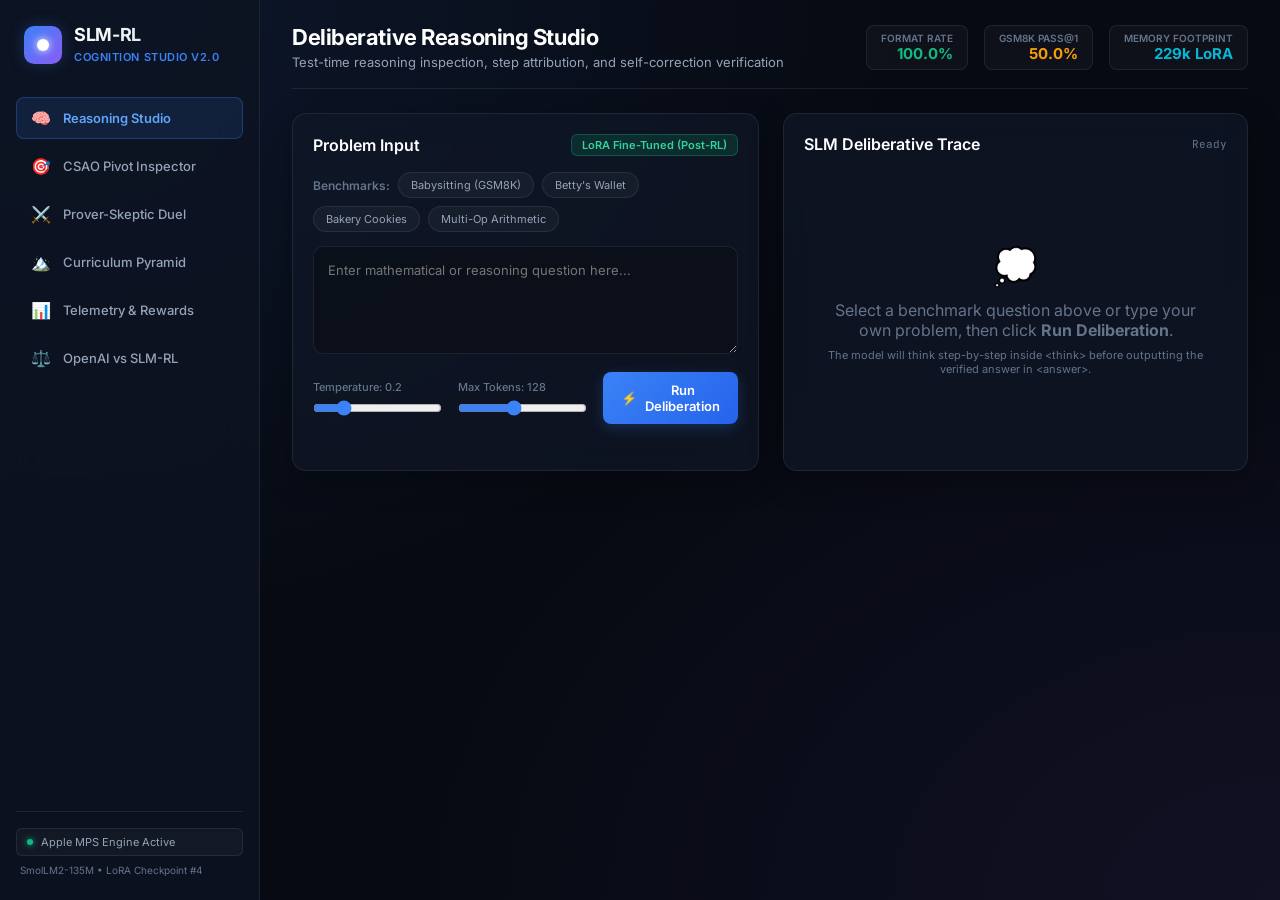
==== studio/index.html @ 2c4ccbba "feat: production SLM Reinforcement Learning framework with Cognition Studio Web App" ====
<!DOCTYPE html>
<html lang="en">
<head>
    <meta charset="UTF-8">
    <meta name="viewport" content="width=device-width, initial-scale=1.0">
    <title>SLM-RL: Cognition Studio & Reasoning Control Center</title>
    <link rel="preconnect" href="https://fonts.googleapis.com">
    <link rel="preconnect" href="https://fonts.gstatic.com" crossorigin>
    <link href="https://fonts.googleapis.com/css2?family=Inter:wght@300;400;500;600;700;800&family=JetBrains+Mono:wght@400;500;600&display=swap" rel="stylesheet">
    <link rel="stylesheet" href="style.css">
</head>
<body>
    <div class="app-layout">
        <!-- Sidebar Navigation -->
        <aside class="sidebar">
            <div class="brand">
                <div class="logo-orb">
                    <span class="pulse-dot"></span>
                </div>
                <div class="brand-text">
                    <h2>SLM-RL</h2>
                    <span class="subtext">Cognition Studio v2.0</span>
                </div>
            </div>

            <nav class="nav-menu">
                <button class="nav-item active" data-tab="playground">
                    <span class="icon">🧠</span>
                    <span>Reasoning Studio</span>
                </button>
                <button class="nav-item" data-tab="csao">
                    <span class="icon">🎯</span>
                    <span>CSAO Pivot Inspector</span>
                </button>
                <button class="nav-item" data-tab="duel">
                    <span class="icon">⚔️</span>
                    <span>Prover-Skeptic Duel</span>
                </button>
                <button class="nav-item" data-tab="curriculum">
                    <span class="icon">🏔️</span>
                    <span>Curriculum Pyramid</span>
                </button>
                <button class="nav-item" data-tab="telemetry">
                    <span class="icon">📊</span>
                    <span>Telemetry & Rewards</span>
                </button>
                <button class="nav-item" data-tab="compare">
                    <span class="icon">⚖️</span>
                    <span>OpenAI vs SLM-RL</span>
                </button>
            </nav>

            <div class="sidebar-footer">
                <div class="device-pill">
                    <span class="status-indicator online"></span>
                    <span id="backend-status">Apple MPS Engine Active</span>
                </div>
                <div class="version-tag">SmolLM2-135M • LoRA Checkpoint #4</div>
            </div>
        </aside>

        <!-- Main Content Area -->
        <main class="main-container">
            <!-- Top Header Bar -->
            <header class="top-bar">
                <div class="bar-title">
                    <h1 id="page-title">Deliberative Reasoning Studio</h1>
                    <p id="page-subtitle">Test-time reasoning inspection, step attribution, and self-correction verification</p>
                </div>
                <div class="bar-actions">
                    <div class="quick-stat">
                        <span class="stat-name">Format Rate</span>
                        <span class="stat-val emerald" id="header-format">100.0%</span>
                    </div>
                    <div class="quick-stat">
                        <span class="stat-name">GSM8K Pass@1</span>
                        <span class="stat-val amber" id="header-acc">50.0%</span>
                    </div>
                    <div class="quick-stat">
                        <span class="stat-name">Memory Footprint</span>
                        <span class="stat-val cyan" id="header-mem">229k LoRA</span>
                    </div>
                </div>
            </header>

            <!-- TAB 1: REASONING PLAYGROUND -->
            <section class="tab-content active" id="tab-playground">
                <div class="grid-playground">
                    <!-- Left: Control & Prompt Input -->
                    <div class="panel glass-card prompt-panel">
                        <div class="panel-header">
                            <h3>Problem Input</h3>
                            <div class="model-badge">LoRA Fine-Tuned (Post-RL)</div>
                        </div>

                        <!-- Preset Buttons -->
                        <div class="preset-pills">
                            <span class="preset-label">Benchmarks:</span>
                            <button class="pill" data-problem="Weng earns $12 an hour for babysitting. Yesterday, she just did 50 minutes of babysitting. How much did she earn?">Babysitting (GSM8K)</button>
                            <button class="pill" data-problem="Betty is saving money for a new wallet which costs $100. Betty has only half of the money she needs. Her parents gave her $15 and grandparents gave twice as much as parents. How much more money does Betty need?">Betty's Wallet</button>
                            <button class="pill" data-problem="A baker made 40 chocolate cookies and 60 vanilla cookies. He sold 30 cookies in the morning and 25 in the afternoon. How many cookies are left?">Bakery Cookies</button>
                            <button class="pill" data-problem="Calculate (18 * 4) - (35 / 5) + 12.">Multi-Op Arithmetic</button>
                        </div>

                        <textarea id="prompt-input" rows="4" placeholder="Enter mathematical or reasoning question here..."></textarea>

                        <div class="controls-row">
                            <div class="control-group">
                                <label for="temp-slider">Temperature: <span id="temp-val">0.2</span></label>
                                <input type="range" id="temp-slider" min="0" max="1" step="0.05" value="0.2">
                            </div>
                            <div class="control-group">
                                <label for="tokens-slider">Max Tokens: <span id="tokens-val">128</span></label>
                                <input type="range" id="tokens-slider" min="32" max="256" step="16" value="128">
                            </div>
                            <button class="btn primary-btn" id="btn-generate">
                                <span class="btn-icon">⚡</span> Run Deliberation
                            </button>
                        </div>
                    </div>

                    <!-- Right: Real-Time Deliberation Output -->
                    <div class="panel glass-card result-panel">
                        <div class="panel-header">
                            <h3>SLM Deliberative Trace</h3>
                            <div id="latency-tag" class="latency-badge">Ready</div>
                        </div>

                        <div class="reasoning-viewer" id="reasoning-viewer">
                            <div class="empty-state">
                                <div class="empty-icon">💭</div>
                                <p>Select a benchmark question above or type your own problem, then click <b>Run Deliberation</b>.</p>
                                <span class="empty-hint">The model will think step-by-step inside <code>&lt;think&gt;</code> before outputting the verified answer in <code>&lt;answer&gt;</code>.</span>
                            </div>
                        </div>
                    </div>
                </div>
            </section>

            <!-- TAB 2: CSAO STEP CREDIT INSPECTOR -->
            <section class="tab-content" id="tab-csao">
                <div class="csao-container">
                    <div class="panel glass-card">
                        <div class="panel-header">
                            <h3>Counterfactual Step-Level Credit Assignment (CSAO)</h3>
                            <span class="badge purple">Surgical Pivot-Error Credit</span>
                        </div>
                        <p class="section-desc">
                            In multi-step reasoning, Small Language Models frequently generate 2 or 3 correct deduction steps before committing a calculation slip. 
                            Instead of penalizing the entire trajectory, CSAO locates the exact <b>pivot step</b> where deduction broke, rewarding preceding valid steps and penalizing only the point of failure.
                        </p>

                        <div class="csao-workbench">
                            <div class="csao-input-col">
                                <label>Reasoning Chain to Analyze:</label>
                                <textarea id="csao-input-text" rows="6"><think>
Step 1: Natalia sold 48 clips in April.
Step 2: In May, she sold half as many clips: 48 / 2 = 24.
Step 3: Altogether she sold 48 + 24 = 82 clips.
Step 4: Therefore Natalia has 82 clips.
</think>
<answer>82</answer></textarea>
                                <div class="csao-controls">
                                    <label>Gamma Discount: <span id="csao-gamma-val">0.9</span></label>
                                    <input type="range" id="csao-gamma" min="0.5" max="0.99" step="0.05" value="0.9">
                                    <button class="btn secondary-btn" id="btn-analyze-csao">Analyze Step Credit</button>
                                </div>
                            </div>

                            <div class="csao-output-col">
                                <label>Step-by-Step Advantage Allocation:</label>
                                <div id="csao-step-results" class="step-card-list">
                                    <!-- Populated dynamically -->
                                </div>
                            </div>
                        </div>
                    </div>
                </div>
            </section>

            <!-- TAB 3: PROVER-SKEPTIC DUEL ARENA -->
            <section class="tab-content" id="tab-duel">
                <div class="duel-container">
                    <div class="panel glass-card">
                        <div class="panel-header">
                            <h3>Prover-Skeptic Autonomous Self-Play Arena</h3>
                            <span class="badge gold">Zero-Teacher Game Matrix</span>
                        </div>
                        <p class="section-desc">
                            Two roles extracted from the same base SLM engage in an adversarial verification duel: 
                            the <b>Prover</b> constructs a step-by-step mathematical proof, while the <b>Skeptic</b> rigorously checks for calculation errors or logical fallacies.
                        </p>

                        <div class="duel-arena-layout">
                            <div class="agent-card prover-card">
                                <div class="agent-header">
                                    <span class="agent-avatar">🛡️</span>
                                    <div>
                                        <h4>Prover SLM</h4>
                                        <span class="agent-role">Proof Constructor</span>
                                    </div>
                                    <span class="payoff-badge" id="prover-payoff">+0.0</span>
                                </div>
                                <div class="agent-bubble" id="prover-bubble">
                                    Awaiting problem submission...
                                </div>
                            </div>

                            <div class="duel-vs-divider">
                                <div class="vs-circle">VS</div>
                                <button class="btn accent-btn" id="btn-trigger-duel">⚔️ Start Duel Round</button>
                                <div class="outcome-tag" id="duel-outcome-tag">Status: Idle</div>
                            </div>

                            <div class="agent-card skeptic-card">
                                <div class="agent-header">
                                    <span class="agent-avatar">🔍</span>
                                    <div>
                                        <h4>Skeptic SLM</h4>
                                        <span class="agent-role">Adversarial Verifier</span>
                                    </div>
                                    <span class="payoff-badge" id="skeptic-payoff">+0.0</span>
                                </div>
                                <div class="agent-bubble" id="skeptic-bubble">
                                    Awaiting Prover solution to critique...
                                </div>
                            </div>
                        </div>
                    </div>
                </div>
            </section>

            <!-- TAB 4: CURRICULUM MASTERY PYRAMID -->
            <section class="tab-content" id="tab-curriculum">
                <div class="curriculum-container">
                    <div class="panel glass-card">
                        <div class="panel-header">
                            <h3>Dynamic 5-Tier Reasoning Curriculum</h3>
                            <span class="badge cyan">Auto-Adapting Difficulty</span>
                        </div>
                        <p class="section-desc">
                            The environment continuously tracks the agent's rolling pass rate. When accuracy crosses 75%, it promotes the agent to higher cognitive tiers, preventing exploration collapse.
                        </p>

                        <div class="pyramid-view">
                            <div class="tier-level tier-5" data-tier="5">
                                <div class="tier-number">Tier 5</div>
                                <div class="tier-info">
                                    <h4>Full GSM8K Multi-Step Word Problems</h4>
                                    <span>Rate: 50.0% • Threshold: 75%</span>
                                </div>
                                <span class="tier-status in-progress">In Training</span>
                            </div>
                            <div class="tier-level tier-4 active-tier" data-tier="4">
                                <div class="tier-number">Tier 4</div>
                                <div class="tier-info">
                                    <h4>Mixed Operations & Division Reasoning</h4>
                                    <span>Rate: 85.0% • Promoted!</span>
                                </div>
                                <span class="tier-status mastered">Mastered ✓</span>
                            </div>
                            <div class="tier-level tier-3" data-tier="3">
                                <div class="tier-number">Tier 3</div>
                                <div class="tier-info">
                                    <h4>Multiplicative Chains with Parentheses</h4>
                                    <span>Rate: 92.0% • Promoted!</span>
                                </div>
                                <span class="tier-status mastered">Mastered ✓</span>
                            </div>
                            <div class="tier-level tier-2" data-tier="2">
                                <div class="tier-number">Tier 2</div>
                                <div class="tier-info">
                                    <h4>Two-Step Sequential Arithmetic</h4>
                                    <span>Rate: 98.0% • Promoted!</span>
                                </div>
                                <span class="tier-status mastered">Mastered ✓</span>
                            </div>
                            <div class="tier-level tier-1" data-tier="1">
                                <div class="tier-number">Tier 1</div>
                                <div class="tier-info">
                                    <h4>Single-Step Addition & Subtraction</h4>
                                    <span>Rate: 100.0% • Baseline</span>
                                </div>
                                <span class="tier-status mastered">Mastered ✓</span>
                            </div>
                        </div>
                    </div>
                </div>
            </section>

            <!-- TAB 5: TELEMETRY & REWARD SIMULATOR -->
            <section class="tab-content" id="tab-telemetry">
                <div class="telemetry-grid">
                    <div class="panel glass-card stat-chart-card">
                        <div class="panel-header">
                            <h3>Live Training Curves</h3>
                            <span class="badge emerald">Apple MPS Metal Telemetry</span>
                        </div>
                        <div class="svg-chart-container" id="svg-chart-box">
                            <!-- Rendered dynamic SVG -->
                        </div>
                    </div>

                    <div class="panel glass-card reward-sim-card">
                        <div class="panel-header">
                            <h3>Composite Verifiable Reward Simulator</h3>
                        </div>
                        <div class="reward-sliders">
                            <div class="slider-row">
                                <label>Mathematical Correctness: <span id="r-math-w">0.40</span></label>
                                <input type="range" class="r-slider" id="sl-math" min="0" max="1" step="0.05" value="0.4">
                            </div>
                            <div class="slider-row">
                                <label>Reasoning Format Compliance: <span id="r-fmt-w">0.30</span></label>
                                <input type="range" class="r-slider" id="sl-fmt" min="0" max="1" step="0.05" value="0.3">
                            </div>
                            <div class="slider-row">
                                <label>'Aha!' Self-Correction Bonus: <span id="r-aha-w">0.15</span></label>
                                <input type="range" class="r-slider" id="sl-aha" min="0" max="0.5" step="0.05" value="0.15">
                            </div>
                            <div class="slider-row">
                                <label>Complexity-Calibrated Compute: <span id="r-comp-w">0.15</span></label>
                                <input type="range" class="r-slider" id="sl-comp" min="0" max="0.5" step="0.05" value="0.15">
                            </div>
                        </div>
                        <div class="sim-output-box">
                            <div class="sim-score-label">Simulated Verification Score:</div>
                            <div class="sim-score-value" id="sim-score-display">+0.850</div>
                        </div>
                    </div>
                </div>
            </section>

            <!-- TAB 6: OPENAI VS OUR SLM-RL -->
            <section class="tab-content" id="tab-compare">
                <div class="compare-container">
                    <div class="panel glass-card">
                        <div class="panel-header">
                            <h3>Architectural Comparator: OpenAI RL vs. Our Frontier SLM-RL</h3>
                            <span class="badge blue">Hardware & Algorithm Benchmark</span>
                        </div>

                        <div class="comparison-table-wrapper">
                            <table class="styled-table">
                                <thead>
                                    <tr>
                                        <th>Key Pillar</th>
                                        <th>OpenAI RLHF / PPO Baseline</th>
                                        <th>Our Frontier SLM-RL System</th>
                                        <th>Architectural Advantage</th>
                                    </tr>
                                </thead>
                                <tbody>
                                    <tr>
                                        <td><b>Optimization Algorithm</b></td>
                                        <td>PPO (Actor-Critic dual networks)</td>
                                        <td>Critic-Free GRPO / Online DPO</td>
                                        <td><span class="pill-win">Eliminates 2nd Network</span></td>
                                    </tr>
                                    <tr>
                                        <td><b>Reference Model Memory</b></td>
                                        <td>100% parameter memory overhead (full copy)</td>
                                        <td>0% parameter memory overhead (LoRA adapter toggle)</td>
                                        <td><span class="pill-win">0 extra parameter RAM</span></td>
                                    </tr>
                                    <tr>
                                        <td><b>Credit Assignment</b></td>
                                        <td>Scalar Trajectory GAE</td>
                                        <td>Counterfactual Pivot-Step (CSAO)</td>
                                        <td><span class="pill-win">Protects Valid Reasoning</span></td>
                                    </tr>
                                    <tr>
                                        <td><b>Test-Time Deliberation</b></td>
                                        <td>Unconstrained Token Loop</td>
                                        <td>Phase-Gated Entropy & Calibrated Compute</td>
                                        <td><span class="pill-win">Zero Over/Underthinking</span></td>
                                    </tr>
                                    <tr>
                                        <td><b>Supervision Strategy</b></td>
                                        <td>Learned Neural Reward Model</td>
                                        <td>Verifiable Symbolic & Math Rules</td>
                                        <td><span class="pill-win">Immune to Reward Hacking</span></td>
                                    </tr>
                                    <tr>
                                        <td><b>Hardware Target</b></td>
                                        <td>Clusters of 80GB H100s</td>
                                        <td>8GB Apple Silicon Unified Memory (MPS)</td>
                                        <td><span class="pill-win">Runs Directly on Laptop</span></td>
                                    </tr>
                                </tbody>
                            </table>
                        </div>
                    </div>
                </div>
            </section>
        </main>
    </div>

    <script src="app.js"></script>
</body>
</html>
---- studio/style.css ----
:root {
    --bg-primary: #070a12;
    --bg-secondary: #0d1322;
    --card-bg: rgba(17, 24, 39, 0.7);
    --card-border: rgba(255, 255, 255, 0.08);
    --card-border-glow: rgba(59, 130, 246, 0.3);
    
    --accent: #3b82f6;
    --accent-glow: rgba(59, 130, 246, 0.25);
    --purple: #8b5cf6;
    --purple-glow: rgba(139, 92, 246, 0.25);
    --emerald: #10b981;
    --emerald-glow: rgba(16, 185, 129, 0.2);
    --amber: #f59e0b;
    --cyan: #06b6d4;
    --rose: #f43f5e;
    
    --text-primary: #f8fafc;
    --text-secondary: #94a3b8;
    --text-muted: #64748b;
    
    --font-main: 'Inter', -apple-system, BlinkMacSystemFont, sans-serif;
    --font-mono: 'JetBrains Mono', monospace;
}

* {
    margin: 0;
    padding: 0;
    box-sizing: border-box;
    font-family: var(--font-main);
}

body {
    background-color: var(--bg-primary);
    background-image: 
        radial-gradient(at 0% 0%, rgba(59, 130, 246, 0.12) 0px, transparent 50%),
        radial-gradient(at 100% 100%, rgba(139, 92, 246, 0.08) 0px, transparent 50%);
    color: var(--text-primary);
    min-height: 100vh;
    overflow-x: hidden;
}

/* App Layout */
.app-layout {
    display: flex;
    min-height: 100vh;
}

/* Sidebar */
.sidebar {
    width: 260px;
    background: rgba(13, 19, 34, 0.85);
    backdrop-filter: blur(20px);
    border-right: 1px solid var(--card-border);
    display: flex;
    flex-direction: column;
    padding: 24px 16px;
    flex-shrink: 0;
}

.brand {
    display: flex;
    align-items: center;
    gap: 12px;
    margin-bottom: 32px;
    padding-left: 8px;
}

.logo-orb {
    width: 38px;
    height: 38px;
    border-radius: 10px;
    background: linear-gradient(135deg, #3b82f6, #8b5cf6);
    display: flex;
    align-items: center;
    justify-content: center;
    box-shadow: 0 0 16px var(--accent-glow);
}

.pulse-dot {
    width: 12px;
    height: 12px;
    border-radius: 50%;
    background: #fff;
    box-shadow: 0 0 8px #fff;
    animation: pulse 2s infinite;
}

@keyframes pulse {
    0%, 100% { opacity: 1; transform: scale(1); }
    50% { opacity: 0.6; transform: scale(0.85); }
}

.brand-text h2 {
    font-size: 18px;
    font-weight: 700;
    letter-spacing: -0.02em;
    background: linear-gradient(135deg, #fff, #cbd5e1);
    -webkit-background-clip: text;
    -webkit-text-fill-color: transparent;
}

.brand-text .subtext {
    font-size: 11px;
    color: var(--accent);
    font-weight: 600;
    text-transform: uppercase;
    letter-spacing: 0.05em;
}

/* Nav Menu */
.nav-menu {
    display: flex;
    flex-direction: column;
    gap: 6px;
    flex-grow: 1;
}

.nav-item {
    display: flex;
    align-items: center;
    gap: 12px;
    padding: 10px 14px;
    border-radius: 8px;
    background: transparent;
    border: 1px solid transparent;
    color: var(--text-secondary);
    font-size: 13px;
    font-weight: 500;
    cursor: pointer;
    transition: all 0.2s ease;
    text-align: left;
}

.nav-item:hover {
    background: rgba(255, 255, 255, 0.04);
    color: var(--text-primary);
}

.nav-item.active {
    background: rgba(59, 130, 246, 0.12);
    border-color: rgba(59, 130, 246, 0.3);
    color: #60a5fa;
    font-weight: 600;
}

.nav-item .icon {
    font-size: 16px;
}

.sidebar-footer {
    border-top: 1px solid var(--card-border);
    padding-top: 16px;
}

.device-pill {
    display: flex;
    align-items: center;
    gap: 8px;
    font-size: 11px;
    color: var(--text-secondary);
    background: rgba(255, 255, 255, 0.03);
    padding: 6px 10px;
    border-radius: 6px;
    border: 1px solid var(--card-border);
}

.status-indicator {
    width: 6px;
    height: 6px;
    border-radius: 50%;
}

.status-indicator.online {
    background: var(--emerald);
    box-shadow: 0 0 6px var(--emerald);
}

.version-tag {
    font-size: 10px;
    color: var(--text-muted);
    margin-top: 8px;
    padding-left: 4px;
}

/* Main Container */
.main-container {
    flex-grow: 1;
    display: flex;
    flex-direction: column;
    height: 100vh;
    overflow-y: auto;
    padding: 24px 32px;
}

/* Top Header Bar */
.top-bar {
    display: flex;
    justify-content: space-between;
    align-items: center;
    margin-bottom: 24px;
    border-bottom: 1px solid var(--card-border);
    padding-bottom: 18px;
}

.bar-title h1 {
    font-size: 22px;
    font-weight: 700;
    letter-spacing: -0.02em;
    color: #fff;
}

.bar-title p {
    font-size: 13px;
    color: var(--text-secondary);
    margin-top: 4px;
}

.bar-actions {
    display: flex;
    gap: 16px;
}

.quick-stat {
    background: rgba(255, 255, 255, 0.03);
    border: 1px solid var(--card-border);
    border-radius: 8px;
    padding: 6px 14px;
    display: flex;
    flex-direction: column;
    align-items: flex-end;
}

.quick-stat .stat-name {
    font-size: 10px;
    text-transform: uppercase;
    color: var(--text-muted);
    font-weight: 600;
}

.quick-stat .stat-val {
    font-size: 15px;
    font-weight: 700;
}

.stat-val.emerald { color: var(--emerald); }
.stat-val.amber { color: var(--amber); }
.stat-val.cyan { color: var(--cyan); }

/* Glass Cards */
.glass-card {
    background: var(--card-bg);
    backdrop-filter: blur(16px);
    border: 1px solid var(--card-border);
    border-radius: 14px;
    padding: 20px;
    box-shadow: 0 8px 32px rgba(0, 0, 0, 0.3);
}

.panel-header {
    display: flex;
    justify-content: space-between;
    align-items: center;
    margin-bottom: 16px;
}

.panel-header h3 {
    font-size: 16px;
    font-weight: 600;
    color: #fff;
}

/* Badges */
.badge {
    padding: 3px 10px;
    border-radius: 9999px;
    font-size: 11px;
    font-weight: 600;
}

.badge.purple { background: var(--purple-glow); color: #c084fc; border: 1px solid rgba(139, 92, 246, 0.3); }
.badge.gold { background: rgba(245, 158, 11, 0.15); color: #fbbf24; border: 1px solid rgba(245, 158, 11, 0.3); }
.badge.cyan { background: rgba(6, 182, 212, 0.15); color: #22d3ee; border: 1px solid rgba(6, 182, 212, 0.3); }
.badge.emerald { background: var(--emerald-glow); color: #34d399; border: 1px solid rgba(16, 185, 129, 0.3); }
.badge.blue { background: var(--accent-glow); color: #60a5fa; border: 1px solid rgba(59, 130, 246, 0.3); }

/* Tab Content Visibility */
.tab-content {
    display: none;
    animation: fadeIn 0.25s ease;
}

.tab-content.active {
    display: block;
}

@keyframes fadeIn {
    from { opacity: 0; transform: translateY(4px); }
    to { opacity: 1; transform: translateY(0); }
}

/* Section descriptions */
.section-desc {
    font-size: 13px;
    color: var(--text-secondary);
    line-height: 1.6;
    margin-bottom: 20px;
    max-width: 850px;
}

/* TAB 1: PLAYGROUND */
.grid-playground {
    display: grid;
    grid-template-columns: 1fr 1fr;
    gap: 24px;
}

.model-badge {
    font-size: 11px;
    background: rgba(16, 185, 129, 0.15);
    color: #34d399;
    padding: 3px 10px;
    border-radius: 6px;
    border: 1px solid rgba(16, 185, 129, 0.3);
    font-weight: 600;
}

.preset-pills {
    display: flex;
    flex-wrap: wrap;
    align-items: center;
    gap: 8px;
    margin-bottom: 14px;
}

.preset-label {
    font-size: 12px;
    color: var(--text-muted);
    font-weight: 600;
}

.pill {
    background: rgba(255, 255, 255, 0.04);
    border: 1px solid var(--card-border);
    color: var(--text-secondary);
    padding: 5px 12px;
    border-radius: 9999px;
    font-size: 11px;
    cursor: pointer;
    transition: all 0.2s ease;
}

.pill:hover {
    background: rgba(59, 130, 246, 0.15);
    color: #93c5fd;
    border-color: rgba(59, 130, 246, 0.4);
}

textarea {
    width: 100%;
    background: rgba(10, 15, 26, 0.8);
    border: 1px solid var(--card-border);
    border-radius: 10px;
    color: var(--text-primary);
    padding: 14px;
    font-size: 13px;
    line-height: 1.5;
    resize: vertical;
    outline: none;
    transition: border-color 0.2s;
}

textarea:focus {
    border-color: var(--accent);
}

.controls-row {
    display: flex;
    justify-content: space-between;
    align-items: center;
    margin-top: 14px;
    gap: 16px;
}

.control-group {
    display: flex;
    flex-direction: column;
    gap: 6px;
    flex-grow: 1;
}

.control-group label {
    font-size: 11px;
    color: var(--text-muted);
    font-weight: 500;
}

input[type="range"] {
    accent-color: var(--accent);
}

.btn {
    padding: 10px 18px;
    border-radius: 8px;
    font-size: 13px;
    font-weight: 600;
    cursor: pointer;
    border: none;
    transition: all 0.2s ease;
    display: inline-flex;
    align-items: center;
    gap: 8px;
}

.primary-btn {
    background: linear-gradient(135deg, #3b82f6, #2563eb);
    color: #fff;
    box-shadow: 0 4px 14px var(--accent-glow);
}

.primary-btn:hover {
    transform: translateY(-1px);
    box-shadow: 0 6px 20px rgba(59, 130, 246, 0.4);
}

.secondary-btn {
    background: rgba(139, 92, 246, 0.2);
    border: 1px solid rgba(139, 92, 246, 0.4);
    color: #c084fc;
}

.secondary-btn:hover {
    background: rgba(139, 92, 246, 0.3);
}

.accent-btn {
    background: linear-gradient(135deg, #f59e0b, #d97706);
    color: #fff;
}

.latency-badge {
    font-size: 11px;
    color: var(--text-muted);
    font-family: var(--font-mono);
}

/* Reasoning Viewer */
.reasoning-viewer {
    min-height: 280px;
    display: flex;
    flex-direction: column;
    gap: 14px;
}

.empty-state {
    display: flex;
    flex-direction: column;
    align-items: center;
    justify-content: center;
    height: 280px;
    color: var(--text-muted);
    text-align: center;
    padding: 24px;
}

.empty-icon {
    font-size: 36px;
    margin-bottom: 12px;
}

.empty-hint {
    font-size: 11px;
    margin-top: 8px;
}

.think-card {
    background: rgba(11, 17, 32, 0.9);
    border-left: 3px solid var(--purple);
    border-radius: 8px;
    padding: 16px;
    font-family: var(--font-mono);
    font-size: 12px;
    line-height: 1.6;
    color: #cbd5e1;
}

.think-card-title {
    color: #c084fc;
    font-weight: 600;
    font-size: 11px;
    text-transform: uppercase;
    letter-spacing: 0.05em;
    margin-bottom: 8px;
    display: flex;
    justify-content: space-between;
}

.answer-card {
    background: rgba(16, 185, 129, 0.1);
    border: 1px solid rgba(16, 185, 129, 0.3);
    border-radius: 8px;
    padding: 14px 18px;
    display: flex;
    align-items: center;
    justify-content: space-between;
}

.answer-card .ans-label {
    font-size: 12px;
    font-weight: 600;
    color: #34d399;
    text-transform: uppercase;
}

.answer-card .ans-value {
    font-size: 20px;
    font-weight: 800;
    color: #fff;
    font-family: var(--font-mono);
}

/* TAB 2: CSAO Workbench */
.csao-workbench {
    display: grid;
    grid-template-columns: 1.2fr 1fr;
    gap: 24px;
}

.csao-input-col {
    display: flex;
    flex-direction: column;
    gap: 12px;
}

.csao-controls {
    display: flex;
    align-items: center;
    gap: 16px;
    margin-top: 8px;
}

.csao-output-col {
    display: flex;
    flex-direction: column;
    gap: 10px;
}

.step-card-list {
    display: flex;
    flex-direction: column;
    gap: 10px;
}

.step-card {
    padding: 12px 14px;
    border-radius: 8px;
    background: rgba(10, 15, 26, 0.7);
    border: 1px solid var(--card-border);
    display: flex;
    justify-content: space-between;
    align-items: center;
    font-size: 12px;
}

.step-card.valid {
    border-left: 4px solid var(--emerald);
}

.step-card.pivot {
    border-left: 4px solid var(--rose);
    background: rgba(244, 63, 94, 0.1);
    box-shadow: 0 0 12px rgba(244, 63, 94, 0.2);
}

.step-card.downstream {
    border-left: 4px solid var(--text-muted);
    opacity: 0.7;
}

.step-adv-badge {
    padding: 3px 8px;
    border-radius: 6px;
    font-weight: 700;
    font-family: var(--font-mono);
    font-size: 11px;
}

.step-adv-badge.pos { background: rgba(16, 185, 129, 0.2); color: #34d399; }
.step-adv-badge.neg { background: rgba(244, 63, 94, 0.2); color: #fb7185; }

/* TAB 3: DUEL ARENA */
.duel-arena-layout {
    display: grid;
    grid-template-columns: 1fr auto 1fr;
    gap: 20px;
    align-items: center;
    margin-top: 16px;
}

.agent-card {
    background: rgba(10, 15, 26, 0.85);
    border: 1px solid var(--card-border);
    border-radius: 12px;
    padding: 18px;
    display: flex;
    flex-direction: column;
    gap: 12px;
    min-height: 240px;
}

.agent-header {
    display: flex;
    align-items: center;
    gap: 10px;
}

.agent-avatar {
    font-size: 24px;
}

.agent-header h4 {
    font-size: 14px;
    font-weight: 700;
}

.agent-role {
    font-size: 11px;
    color: var(--text-muted);
}

.payoff-badge {
    margin-left: auto;
    font-family: var(--font-mono);
    font-size: 12px;
    font-weight: 700;
    padding: 3px 8px;
    border-radius: 6px;
    background: rgba(255, 255, 255, 0.05);
}

.agent-bubble {
    background: rgba(255, 255, 255, 0.03);
    border-radius: 8px;
    padding: 12px;
    font-size: 12px;
    line-height: 1.5;
    flex-grow: 1;
    color: #cbd5e1;
}

.duel-vs-divider {
    display: flex;
    flex-direction: column;
    align-items: center;
    gap: 12px;
}

.vs-circle {
    width: 44px;
    height: 44px;
    border-radius: 50%;
    background: linear-gradient(135deg, #f59e0b, #ef4444);
    display: flex;
    align-items: center;
    justify-content: center;
    font-weight: 800;
    font-size: 13px;
    color: #fff;
    box-shadow: 0 0 16px rgba(245, 158, 11, 0.4);
}

.outcome-tag {
    font-size: 11px;
    font-weight: 600;
    color: var(--text-muted);
}

/* TAB 4: CURRICULUM PYRAMID */
.pyramid-view {
    display: flex;
    flex-direction: column;
    gap: 12px;
    max-width: 680px;
    margin: 20px auto 0;
}

.tier-level {
    border-radius: 10px;
    padding: 14px 20px;
    display: flex;
    align-items: center;
    gap: 16px;
    background: rgba(255, 255, 255, 0.03);
    border: 1px solid var(--card-border);
    transition: all 0.2s ease;
}

.tier-level.active-tier {
    background: rgba(6, 182, 212, 0.1);
    border-color: rgba(6, 182, 212, 0.4);
    box-shadow: 0 0 18px rgba(6, 182, 212, 0.15);
}

.tier-number {
    font-weight: 800;
    font-size: 13px;
    color: var(--cyan);
    font-family: var(--font-mono);
}

.tier-info h4 {
    font-size: 14px;
    font-weight: 600;
}

.tier-info span {
    font-size: 11px;
    color: var(--text-muted);
}

.tier-status {
    margin-left: auto;
    font-size: 11px;
    font-weight: 700;
    padding: 3px 10px;
    border-radius: 9999px;
}

.tier-status.mastered { background: rgba(16, 185, 129, 0.2); color: #34d399; }
.tier-status.in-progress { background: rgba(245, 158, 11, 0.2); color: #fbbf24; }

/* TAB 5: TELEMETRY & REWARD SIM */
.telemetry-grid {
    display: grid;
    grid-template-columns: 1.2fr 1fr;
    gap: 24px;
}

.svg-chart-container {
    height: 260px;
    display: flex;
    align-items: center;
    justify-content: center;
}

.reward-sliders {
    display: flex;
    flex-direction: column;
    gap: 14px;
    margin-top: 12px;
}

.slider-row {
    display: flex;
    flex-direction: column;
    gap: 6px;
}

.slider-row label {
    font-size: 12px;
    color: var(--text-secondary);
    display: flex;
    justify-content: space-between;
}

.sim-output-box {
    margin-top: 20px;
    padding: 16px;
    background: rgba(10, 15, 26, 0.8);
    border-radius: 8px;
    border: 1px solid var(--card-border);
    display: flex;
    align-items: center;
    justify-content: space-between;
}

.sim-score-value {
    font-size: 24px;
    font-weight: 800;
    font-family: var(--font-mono);
    color: var(--emerald);
}

/* TAB 6: COMPARATOR TABLE */
.styled-table {
    width: 100%;
    border-collapse: collapse;
    margin-top: 12px;
    font-size: 13px;
}

.styled-table th {
    text-align: left;
    padding: 12px 16px;
    background: rgba(255, 255, 255, 0.03);
    color: var(--text-muted);
    font-size: 11px;
    text-transform: uppercase;
    letter-spacing: 0.05em;
    border-bottom: 1px solid var(--card-border);
}

.styled-table td {
    padding: 14px 16px;
    border-bottom: 1px solid var(--card-border);
    line-height: 1.5;
}

.pill-win {
    background: rgba(16, 185, 129, 0.15);
    color: #34d399;
    border: 1px solid rgba(16, 185, 129, 0.3);
    padding: 3px 8px;
    border-radius: 6px;
    font-weight: 600;
    font-size: 11px;
}

/* Trace Boxes & Dynamic Output Styles */
.output-wrapper {
    display: flex;
    flex-direction: column;
    gap: 14px;
    animation: fadeIn 0.3s ease;
}

@keyframes fadeIn {
    from { opacity: 0; transform: translateY(6px); }
    to { opacity: 1; transform: translateY(0); }
}

.output-header-bar {
    display: flex;
    justify-content: space-between;
    align-items: center;
    padding-bottom: 8px;
    border-bottom: 1px solid var(--card-border);
}

.badges-row {
    display: flex;
    gap: 8px;
    align-items: center;
}

.stats-strip {
    font-size: 11px;
    color: var(--text-muted);
    display: flex;
    gap: 6px;
}

.trace-box {
    border-radius: 10px;
    padding: 14px 16px;
    font-size: 12px;
    line-height: 1.6;
}

.think-box {
    background: rgba(11, 17, 32, 0.95);
    border-left: 3px solid var(--purple);
    border: 1px solid rgba(139, 92, 246, 0.25);
    color: #cbd5e1;
    font-family: var(--font-mono);
}

.trace-box-title {
    font-weight: 600;
    font-size: 11px;
    text-transform: uppercase;
    letter-spacing: 0.05em;
    margin-bottom: 8px;
    color: #c084fc;
}

.answer-box {
    background: rgba(16, 185, 129, 0.08);
    border: 1px solid rgba(16, 185, 129, 0.3);
}

.answer-box .trace-box-title {
    color: #34d399;
}

.answer-content-large {
    font-size: 22px;
    font-weight: 800;
    color: #fff;
    font-family: var(--font-mono);
    letter-spacing: -0.02em;
}

/* CSAO Step Cards */
.csao-summary-card {
    display: flex;
    align-items: center;
    gap: 12px;
    padding: 12px 16px;
    border-radius: 8px;
    margin-bottom: 8px;
    font-size: 12px;
    font-weight: 500;
}

.csao-summary-card.pivot-found {
    background: rgba(244, 63, 94, 0.12);
    border: 1px solid rgba(244, 63, 94, 0.3);
    color: #fda4af;
}

.csao-summary-card.all-sound {
    background: rgba(16, 185, 129, 0.12);
    border: 1px solid rgba(16, 185, 129, 0.3);
    color: #6ee7b7;
}

.step-card {
    background: rgba(10, 15, 26, 0.7);
    border: 1px solid var(--card-border);
    border-radius: 8px;
    padding: 12px 14px;
    display: flex;
    flex-direction: column;
    gap: 6px;
    transition: all 0.2s ease;
}

.step-card.step-valid {
    border-left: 4px solid var(--emerald);
}

.step-card.step-pivot {
    border-left: 4px solid var(--rose);
    background: rgba(244, 63, 94, 0.08);
    box-shadow: 0 0 16px rgba(244, 63, 94, 0.2);
}

.step-card.step-downstream {
    border-left: 4px solid var(--text-muted);
    opacity: 0.75;
}

.step-card-header {
    display: flex;
    justify-content: space-between;
    align-items: center;
}

.step-badge-num {
    font-family: var(--font-mono);
    font-size: 11px;
    font-weight: 700;
    color: var(--cyan);
}

.step-card-body {
    font-family: var(--font-mono);
    font-size: 12px;
    color: #e2e8f0;
}

.step-card-footer {
    font-size: 11px;
    color: var(--text-muted);
}

/* Spinner & Pulse */
.spinner {
    display: inline-block;
    width: 14px;
    height: 14px;
    border: 2px solid rgba(255,255,255,0.3);
    border-radius: 50%;
    border-top-color: #fff;
    animation: spin 0.8s linear infinite;
}

@keyframes spin {
    to { transform: rotate(360deg); }
}

.loading-state {
    display: flex;
    flex-direction: column;
    align-items: center;
    justify-content: center;
    height: 240px;
    gap: 10px;
}

.deliberation-pulse {
    width: 42px;
    height: 42px;
    border-radius: 50%;
    background: linear-gradient(135deg, var(--accent), var(--purple));
    animation: pulseGlow 1.5s infinite;
}

@keyframes pulseGlow {
    0%, 100% { transform: scale(1); box-shadow: 0 0 10px rgba(59, 130, 246, 0.4); }
    50% { transform: scale(1.15); box-shadow: 0 0 25px rgba(139, 92, 246, 0.8); }
}
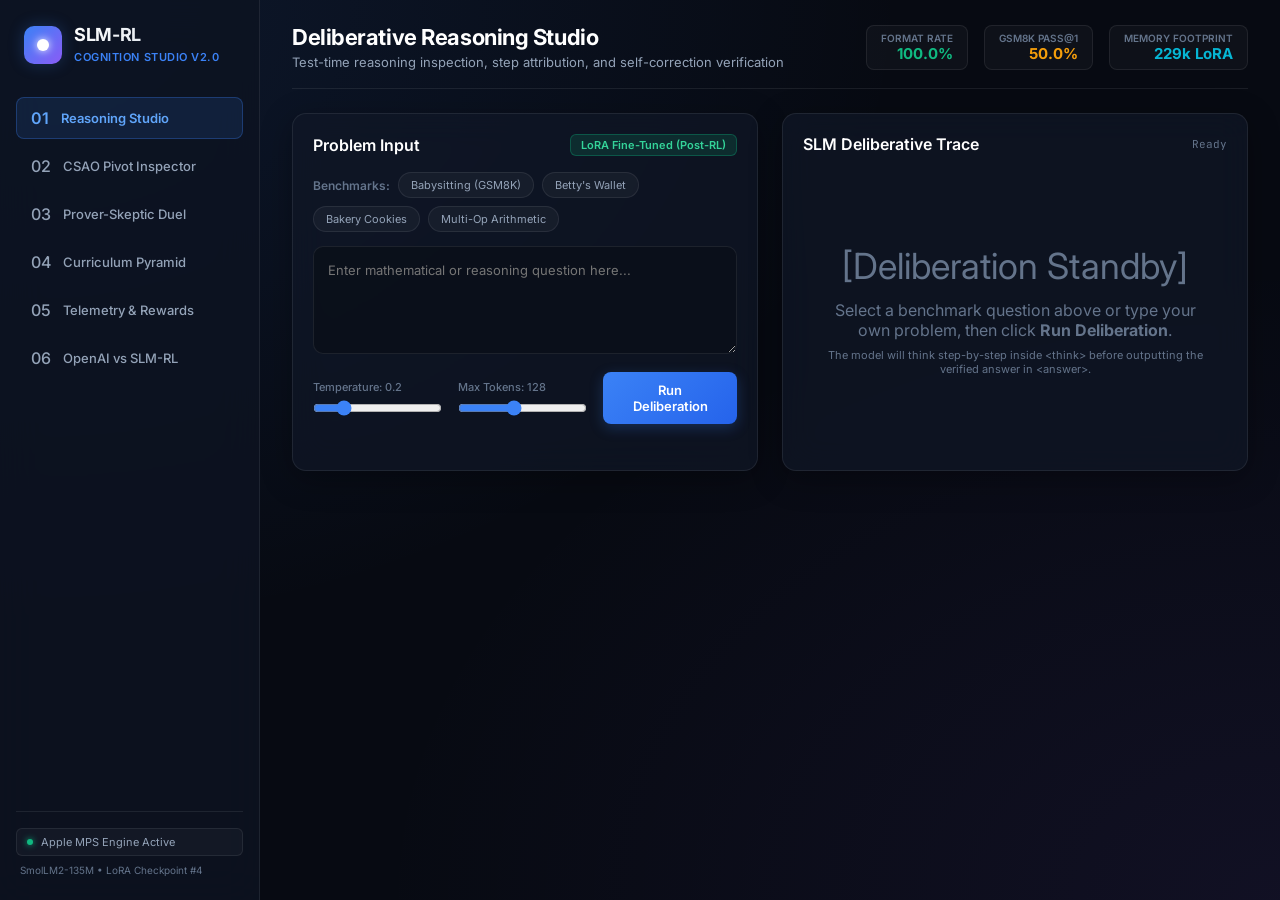
==== commit 813a3549: "style: remove all emojis across UI, CLI, docs, and markdown" ====
--- a/studio/index.html
+++ b/studio/index.html
@@ -25,27 +25,27 @@
 
             <nav class="nav-menu">
                 <button class="nav-item active" data-tab="playground">
-                    <span class="icon">🧠</span>
+                    <span class="icon">01</span>
                     <span>Reasoning Studio</span>
                 </button>
                 <button class="nav-item" data-tab="csao">
-                    <span class="icon">🎯</span>
+                    <span class="icon">02</span>
                     <span>CSAO Pivot Inspector</span>
                 </button>
                 <button class="nav-item" data-tab="duel">
-                    <span class="icon">⚔️</span>
+                    <span class="icon">03</span>
                     <span>Prover-Skeptic Duel</span>
                 </button>
                 <button class="nav-item" data-tab="curriculum">
-                    <span class="icon">🏔️</span>
+                    <span class="icon">04</span>
                     <span>Curriculum Pyramid</span>
                 </button>
                 <button class="nav-item" data-tab="telemetry">
-                    <span class="icon">📊</span>
+                    <span class="icon">05</span>
                     <span>Telemetry & Rewards</span>
                 </button>
                 <button class="nav-item" data-tab="compare">
-                    <span class="icon">⚖️</span>
+                    <span class="icon">06</span>
                     <span>OpenAI vs SLM-RL</span>
                 </button>
             </nav>
@@ -114,7 +114,7 @@
                                 <input type="range" id="tokens-slider" min="32" max="256" step="16" value="128">
                             </div>
                             <button class="btn primary-btn" id="btn-generate">
-                                <span class="btn-icon">⚡</span> Run Deliberation
+                                Run Deliberation
                             </button>
                         </div>
                     </div>
@@ -128,7 +128,7 @@
 
                         <div class="reasoning-viewer" id="reasoning-viewer">
                             <div class="empty-state">
-                                <div class="empty-icon">💭</div>
+                                <div class="empty-icon">[Deliberation Standby]</div>
                                 <p>Select a benchmark question above or type your own problem, then click <b>Run Deliberation</b>.</p>
                                 <span class="empty-hint">The model will think step-by-step inside <code>&lt;think&gt;</code> before outputting the verified answer in <code>&lt;answer&gt;</code>.</span>
                             </div>
@@ -194,7 +194,7 @@
                         <div class="duel-arena-layout">
                             <div class="agent-card prover-card">
                                 <div class="agent-header">
-                                    <span class="agent-avatar">🛡️</span>
+                                    <span class="agent-avatar">[Prover]</span>
                                     <div>
                                         <h4>Prover SLM</h4>
                                         <span class="agent-role">Proof Constructor</span>
@@ -208,13 +208,13 @@
 
                             <div class="duel-vs-divider">
                                 <div class="vs-circle">VS</div>
-                                <button class="btn accent-btn" id="btn-trigger-duel">⚔️ Start Duel Round</button>
+                                <button class="btn accent-btn" id="btn-trigger-duel">Start Duel Round</button>
                                 <div class="outcome-tag" id="duel-outcome-tag">Status: Idle</div>
                             </div>
 
                             <div class="agent-card skeptic-card">
                                 <div class="agent-header">
-                                    <span class="agent-avatar">🔍</span>
+                                    <span class="agent-avatar">[Skeptic]</span>
                                     <div>
                                         <h4>Skeptic SLM</h4>
                                         <span class="agent-role">Adversarial Verifier</span>
@@ -257,7 +257,7 @@
                                     <h4>Mixed Operations & Division Reasoning</h4>
                                     <span>Rate: 85.0% • Promoted!</span>
                                 </div>
-                                <span class="tier-status mastered">Mastered ✓</span>
+                                <span class="tier-status mastered">Mastered</span>
                             </div>
                             <div class="tier-level tier-3" data-tier="3">
                                 <div class="tier-number">Tier 3</div>
@@ -265,7 +265,7 @@
                                     <h4>Multiplicative Chains with Parentheses</h4>
                                     <span>Rate: 92.0% • Promoted!</span>
                                 </div>
-                                <span class="tier-status mastered">Mastered ✓</span>
+                                <span class="tier-status mastered">Mastered</span>
                             </div>
                             <div class="tier-level tier-2" data-tier="2">
                                 <div class="tier-number">Tier 2</div>
@@ -273,7 +273,7 @@
                                     <h4>Two-Step Sequential Arithmetic</h4>
                                     <span>Rate: 98.0% • Promoted!</span>
                                 </div>
-                                <span class="tier-status mastered">Mastered ✓</span>
+                                <span class="tier-status mastered">Mastered</span>
                             </div>
                             <div class="tier-level tier-1" data-tier="1">
                                 <div class="tier-number">Tier 1</div>
@@ -281,7 +281,7 @@
                                     <h4>Single-Step Addition & Subtraction</h4>
                                     <span>Rate: 100.0% • Baseline</span>
                                 </div>
-                                <span class="tier-status mastered">Mastered ✓</span>
+                                <span class="tier-status mastered">Mastered</span>
                             </div>
                         </div>
                     </div>
